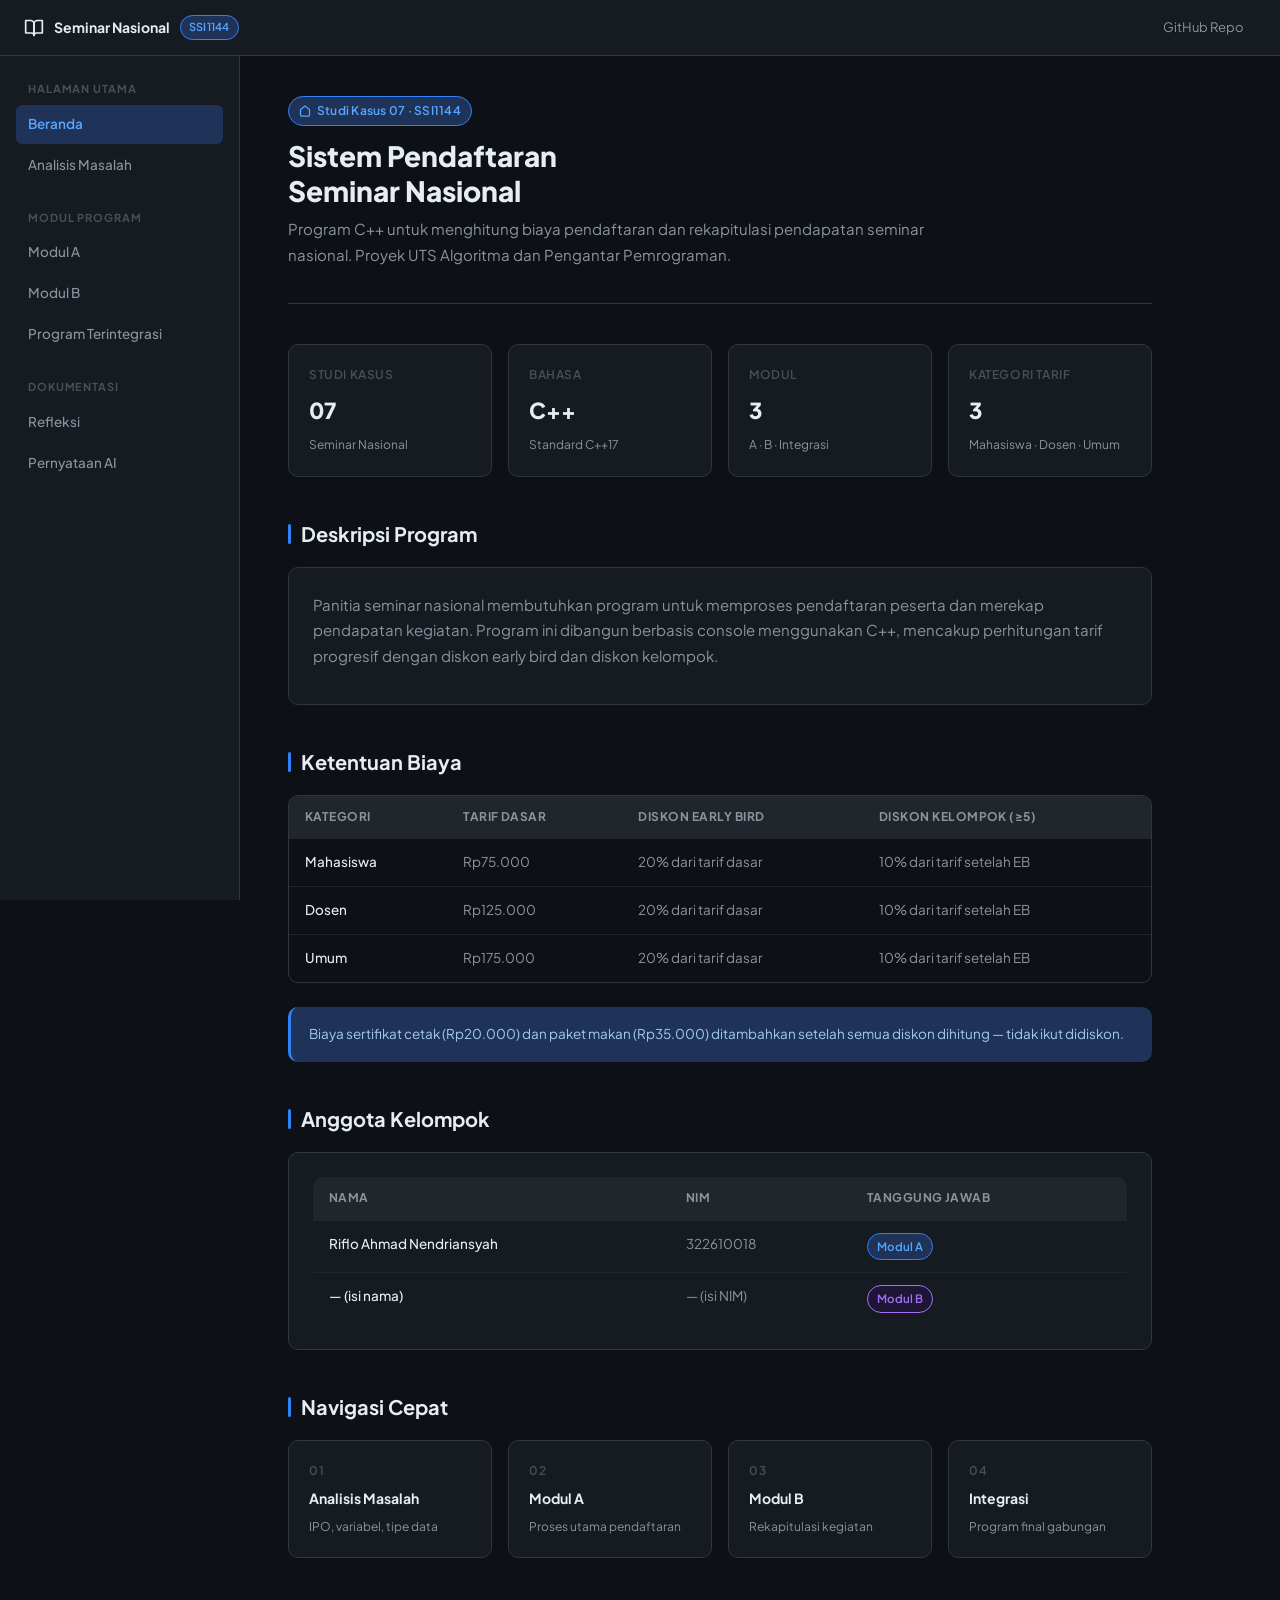
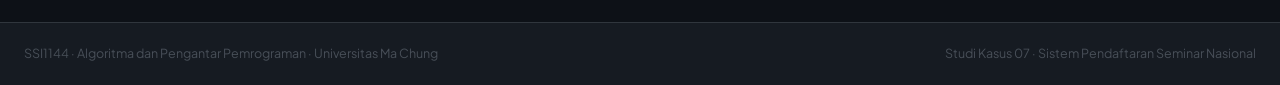
==== index.html @ 314b8a39 "feat(docs): inisialisasi struktur proyek dan layout halaman beranda web GitHub Pages" ====
<!DOCTYPE html>
<html lang="id">
<head>
  <meta charset="UTF-8">
  <meta name="viewport" content="width=device-width, initial-scale=1.0">
  <title>Sistem Pendaftaran Seminar Nasional | SSI1144</title>
  <meta name="description" content="Proyek UTS SSI1144 - Algoritma dan Pengantar Pemrograman. Sistem Pendaftaran Seminar Nasional berbasis C++. Program Studi Sistem Informasi, Universitas Ma Chung.">
  <link rel="stylesheet" href="assets/css/style.css">
</head>
<body>
<div class="shell">

  <!-- TOP BAR -->
  <header class="topbar">
    <a href="index.html" class="topbar-brand">
      <svg width="20" height="20" viewBox="0 0 24 24" fill="none" stroke="currentColor" stroke-width="2" stroke-linecap="round" stroke-linejoin="round"><path d="M2 3h6a4 4 0 0 1 4 4v14a3 3 0 0 0-3-3H2z"/><path d="M22 3h-6a4 4 0 0 0-4 4v14a3 3 0 0 1 3-3h7z"/></svg>
      Seminar Nasional
      <span class="topbar-badge">SSI1144</span>
    </a>
    <div class="topbar-right">
      <a href="https://github.com/" class="topbar-link" target="_blank" rel="noopener">GitHub Repo</a>
    </div>
    <button class="hamburger" id="hamburger" aria-label="Buka menu">&#9776;</button>
  </header>

  <!-- SIDEBAR -->
  <nav class="sidebar" id="sidebar">
    <div class="sidebar-section">
      <div class="sidebar-label">Halaman Utama</div>
      <ul class="sidebar-nav">
        <li><a href="index.html" class="active">Beranda</a></li>
        <li><a href="analisis.html">Analisis Masalah</a></li>
      </ul>
    </div>
    <div class="sidebar-section">
      <div class="sidebar-label">Modul Program</div>
      <ul class="sidebar-nav">
        <li><a href="modul-a.html">Modul A</a></li>
        <li><a href="modul-b.html">Modul B</a></li>
        <li><a href="integrasi.html">Program Terintegrasi</a></li>
      </ul>
    </div>
    <div class="sidebar-section">
      <div class="sidebar-label">Dokumentasi</div>
      <ul class="sidebar-nav">
        <li><a href="refleksi.html">Refleksi</a></li>
        <li><a href="pernyataan-ai.html">Pernyataan AI</a></li>
      </ul>
    </div>
  </nav>

  <!-- MAIN CONTENT -->
  <main>
    <div class="page-header">
      <div class="page-tag">
        <svg width="12" height="12" viewBox="0 0 24 24" fill="none" stroke="currentColor" stroke-width="2.5"><path d="m3 9 9-7 9 7v11a2 2 0 0 1-2 2H5a2 2 0 0 1-2-2z"/></svg>
        Studi Kasus 07 · SSI1144
      </div>
      <h1 class="page-title">Sistem Pendaftaran<br>Seminar Nasional</h1>
      <p class="page-desc">Program C++ untuk menghitung biaya pendaftaran dan rekapitulasi pendapatan seminar nasional. Proyek UTS Algoritma dan Pengantar Pemrograman.</p>
    </div>

    <!-- Stat cards -->
    <div class="card-grid">
      <div class="stat-card">
        <div class="stat-label">Studi Kasus</div>
        <div class="stat-value">07</div>
        <div class="stat-desc">Seminar Nasional</div>
      </div>
      <div class="stat-card">
        <div class="stat-label">Bahasa</div>
        <div class="stat-value">C++</div>
        <div class="stat-desc">Standard C++17</div>
      </div>
      <div class="stat-card">
        <div class="stat-label">Modul</div>
        <div class="stat-value">3</div>
        <div class="stat-desc">A · B · Integrasi</div>
      </div>
      <div class="stat-card">
        <div class="stat-label">Kategori Tarif</div>
        <div class="stat-value">3</div>
        <div class="stat-desc">Mahasiswa · Dosen · Umum</div>
      </div>
    </div>

    <h2>Deskripsi Program</h2>
    <div class="card">
      <p>Panitia seminar nasional membutuhkan program untuk memproses pendaftaran peserta dan merekap pendapatan kegiatan. Program ini dibangun berbasis console menggunakan C++, mencakup perhitungan tarif progresif dengan diskon early bird dan diskon kelompok.</p>
    </div>

    <h2>Ketentuan Biaya</h2>
    <div class="table-wrap">
      <table>
        <thead>
          <tr>
            <th>Kategori</th>
            <th>Tarif Dasar</th>
            <th>Diskon Early Bird</th>
            <th>Diskon Kelompok (&ge;5)</th>
          </tr>
        </thead>
        <tbody>
          <tr>
            <td>Mahasiswa</td>
            <td>Rp75.000</td>
            <td>20% dari tarif dasar</td>
            <td>10% dari tarif setelah EB</td>
          </tr>
          <tr>
            <td>Dosen</td>
            <td>Rp125.000</td>
            <td>20% dari tarif dasar</td>
            <td>10% dari tarif setelah EB</td>
          </tr>
          <tr>
            <td>Umum</td>
            <td>Rp175.000</td>
            <td>20% dari tarif dasar</td>
            <td>10% dari tarif setelah EB</td>
          </tr>
        </tbody>
      </table>
    </div>

    <div class="callout callout-info">
      <span>Biaya sertifikat cetak (Rp20.000) dan paket makan (Rp35.000) ditambahkan setelah semua diskon dihitung — tidak ikut didiskon.</span>
    </div>

    <h2>Anggota Kelompok</h2>
    <div class="card">
      <div class="table-wrap" style="margin:0; border:none;">
        <table>
          <thead>
            <tr><th>Nama</th><th>NIM</th><th>Tanggung Jawab</th></tr>
          </thead>
          <tbody>
            <tr>
              <td>Riflo Ahmad Nendriansyah</td>
              <td>322610018</td>
              <td><span class="badge badge-blue">Modul A</span></td>
            </tr>
            <tr>
              <td>— (isi nama)</td>
              <td>— (isi NIM)</td>
              <td><span class="badge badge-purple">Modul B</span></td>
            </tr>
          </tbody>
        </table>
      </div>
    </div>

    <h2>Navigasi Cepat</h2>
    <div class="card-grid">
      <a href="analisis.html" style="text-decoration:none;">
        <div class="stat-card" style="cursor:pointer; transition: border-color 0.15s;" onmouseover="this.style.borderColor='var(--accent)'" onmouseout="this.style.borderColor='var(--border)'">
          <div class="stat-label">01</div>
          <div style="font-weight:700; color:var(--text); font-size:14px;">Analisis Masalah</div>
          <div class="stat-desc">IPO, variabel, tipe data</div>
        </div>
      </a>
      <a href="modul-a.html" style="text-decoration:none;">
        <div class="stat-card" style="cursor:pointer; transition: border-color 0.15s;" onmouseover="this.style.borderColor='var(--accent)'" onmouseout="this.style.borderColor='var(--border)'">
          <div class="stat-label">02</div>
          <div style="font-weight:700; color:var(--text); font-size:14px;">Modul A</div>
          <div class="stat-desc">Proses utama pendaftaran</div>
        </div>
      </a>
      <a href="modul-b.html" style="text-decoration:none;">
        <div class="stat-card" style="cursor:pointer; transition: border-color 0.15s;" onmouseover="this.style.borderColor='var(--accent)'" onmouseout="this.style.borderColor='var(--border)'">
          <div class="stat-label">03</div>
          <div style="font-weight:700; color:var(--text); font-size:14px;">Modul B</div>
          <div class="stat-desc">Rekapitulasi kegiatan</div>
        </div>
      </a>
      <a href="integrasi.html" style="text-decoration:none;">
        <div class="stat-card" style="cursor:pointer; transition: border-color 0.15s;" onmouseover="this.style.borderColor='var(--accent)'" onmouseout="this.style.borderColor='var(--border)'">
          <div class="stat-label">04</div>
          <div style="font-weight:700; color:var(--text); font-size:14px;">Integrasi</div>
          <div class="stat-desc">Program final gabungan</div>
        </div>
      </a>
    </div>
  </main>

  <!-- FOOTER -->
  <footer>
    <span>SSI1144 · Algoritma dan Pengantar Pemrograman · Universitas Ma Chung</span>
    <span>Studi Kasus 07 · Sistem Pendaftaran Seminar Nasional</span>
  </footer>

</div>

<script>
  const hamburger = document.getElementById('hamburger');
  const sidebar   = document.getElementById('sidebar');
  hamburger.addEventListener('click', () => sidebar.classList.toggle('open'));
  document.addEventListener('click', e => {
    if (!sidebar.contains(e.target) && !hamburger.contains(e.target)) {
      sidebar.classList.remove('open');
    }
  });
</script>
</body>
</html>
---- assets/css/style.css ----
/* ============================================================
   SISTEM PENDAFTARAN SEMINAR NASIONAL
   SSI1144 | Studi Kasus 07 | Universitas Ma Chung
   style.css — desain sistem global
   ============================================================ */

@import url('https://fonts.googleapis.com/css2?family=Plus+Jakarta+Sans:wght@400;500;600;700;800&family=JetBrains+Mono:wght@400;500&display=swap');

/* ---- Token warna ---- */
:root {
  --bg:          #0d1117;
  --bg-card:     #161b22;
  --bg-code:     #0d1117;
  --border:      #30363d;
  --border-sub:  #21262d;
  --text:        #e6edf3;
  --text-sub:    #8b949e;
  --text-muted:  #484f58;
  --accent:      #2f81f7;
  --accent-hover:#58a6ff;
  --accent-dim:  #1f3358;
  --green:       #3fb950;
  --green-dim:   #1a3228;
  --yellow:      #d29922;
  --yellow-dim:  #2d2215;
  --red:         #f85149;
  --red-dim:     #2d1215;
  --purple:      #a371f7;
  --radius-sm:   6px;
  --radius:      10px;
  --radius-lg:   16px;
}

/* ---- Reset & base ---- */
*, *::before, *::after { box-sizing: border-box; margin: 0; padding: 0; }

html { scroll-behavior: smooth; }

body {
  font-family: 'Plus Jakarta Sans', system-ui, sans-serif;
  font-size: 15px;
  line-height: 1.7;
  background: var(--bg);
  color: var(--text);
  min-height: 100vh;
}

a { color: var(--accent-hover); text-decoration: none; }
a:hover { text-decoration: underline; }

img { max-width: 100%; height: auto; display: block; border-radius: var(--radius); }

/* ---- Layout shell ---- */
.shell {
  display: grid;
  grid-template-columns: 240px 1fr;
  grid-template-rows: auto 1fr auto;
  grid-template-areas:
    "topbar topbar"
    "sidebar main"
    "footer footer";
  min-height: 100vh;
}

/* ---- Top bar ---- */
.topbar {
  grid-area: topbar;
  background: var(--bg-card);
  border-bottom: 1px solid var(--border);
  padding: 0 24px;
  height: 56px;
  display: flex;
  align-items: center;
  justify-content: space-between;
  position: sticky;
  top: 0;
  z-index: 100;
}

.topbar-brand {
  display: flex;
  align-items: center;
  gap: 10px;
  font-weight: 700;
  font-size: 14px;
  color: var(--text);
  text-decoration: none;
}

.topbar-brand:hover { text-decoration: none; }

.topbar-badge {
  background: var(--accent-dim);
  color: var(--accent-hover);
  font-size: 11px;
  font-weight: 600;
  padding: 2px 8px;
  border-radius: 20px;
  border: 1px solid var(--accent);
  letter-spacing: 0.02em;
}

.topbar-right {
  display: flex;
  align-items: center;
  gap: 12px;
}

.topbar-link {
  font-size: 13px;
  color: var(--text-sub);
  padding: 6px 12px;
  border-radius: var(--radius-sm);
  transition: background 0.15s, color 0.15s;
}

.topbar-link:hover {
  background: var(--border-sub);
  color: var(--text);
  text-decoration: none;
}

/* ---- Sidebar ---- */
.sidebar {
  grid-area: sidebar;
  background: var(--bg-card);
  border-right: 1px solid var(--border);
  padding: 24px 0;
  position: sticky;
  top: 56px;
  height: calc(100vh - 56px);
  overflow-y: auto;
}

.sidebar-section {
  padding: 0 16px;
  margin-bottom: 24px;
}

.sidebar-label {
  font-size: 11px;
  font-weight: 700;
  letter-spacing: 0.08em;
  text-transform: uppercase;
  color: var(--text-muted);
  padding: 0 12px;
  margin-bottom: 6px;
}

.sidebar-nav {
  list-style: none;
  display: flex;
  flex-direction: column;
  gap: 2px;
}

.sidebar-nav a {
  display: flex;
  align-items: center;
  gap: 8px;
  padding: 8px 12px;
  border-radius: var(--radius-sm);
  font-size: 13.5px;
  font-weight: 500;
  color: var(--text-sub);
  transition: background 0.15s, color 0.15s;
  text-decoration: none;
}

.sidebar-nav a:hover {
  background: var(--border-sub);
  color: var(--text);
}

.sidebar-nav a.active {
  background: var(--accent-dim);
  color: var(--accent-hover);
  font-weight: 600;
}

.sidebar-nav .icon {
  width: 16px;
  height: 16px;
  opacity: 0.7;
  flex-shrink: 0;
}

.sidebar-nav a.active .icon { opacity: 1; }

/* ---- Main content ---- */
main {
  grid-area: main;
  padding: 40px 48px;
  max-width: 960px;
}

/* ---- Footer ---- */
footer {
  grid-area: footer;
  background: var(--bg-card);
  border-top: 1px solid var(--border);
  padding: 20px 24px;
  font-size: 12.5px;
  color: var(--text-muted);
  display: flex;
  justify-content: space-between;
  align-items: center;
}

/* ---- Section & typography ---- */
.page-header {
  margin-bottom: 40px;
  padding-bottom: 24px;
  border-bottom: 1px solid var(--border);
}

.page-tag {
  display: inline-flex;
  align-items: center;
  gap: 6px;
  font-size: 12px;
  font-weight: 600;
  color: var(--accent-hover);
  background: var(--accent-dim);
  padding: 4px 10px;
  border-radius: 20px;
  border: 1px solid var(--accent);
  margin-bottom: 12px;
  letter-spacing: 0.02em;
}

.page-title {
  font-size: 28px;
  font-weight: 800;
  line-height: 1.25;
  color: var(--text);
  margin-bottom: 8px;
}

.page-desc {
  font-size: 15px;
  color: var(--text-sub);
  max-width: 640px;
}

h2 {
  font-size: 20px;
  font-weight: 700;
  color: var(--text);
  margin: 40px 0 16px;
  display: flex;
  align-items: center;
  gap: 10px;
}

h2::before {
  content: '';
  display: inline-block;
  width: 3px;
  height: 20px;
  background: var(--accent);
  border-radius: 2px;
  flex-shrink: 0;
}

h3 {
  font-size: 15px;
  font-weight: 700;
  color: var(--text);
  margin: 24px 0 10px;
}

p { margin-bottom: 12px; color: var(--text-sub); }

/* ---- Cards ---- */
.card {
  background: var(--bg-card);
  border: 1px solid var(--border);
  border-radius: var(--radius);
  padding: 24px;
  margin-bottom: 20px;
}

.card-grid {
  display: grid;
  grid-template-columns: repeat(auto-fill, minmax(200px, 1fr));
  gap: 16px;
  margin-bottom: 24px;
}

.stat-card {
  background: var(--bg-card);
  border: 1px solid var(--border);
  border-radius: var(--radius);
  padding: 20px;
  display: flex;
  flex-direction: column;
  gap: 6px;
}

.stat-label {
  font-size: 12px;
  font-weight: 600;
  color: var(--text-muted);
  letter-spacing: 0.05em;
  text-transform: uppercase;
}

.stat-value {
  font-size: 22px;
  font-weight: 800;
  color: var(--text);
}

.stat-desc {
  font-size: 12px;
  color: var(--text-sub);
}

/* ---- Badges / Tags ---- */
.badge {
  display: inline-flex;
  align-items: center;
  gap: 4px;
  font-size: 11.5px;
  font-weight: 600;
  padding: 3px 9px;
  border-radius: 20px;
}

.badge-green  { background: var(--green-dim);  color: var(--green);  border: 1px solid var(--green); }
.badge-blue   { background: var(--accent-dim);  color: var(--accent-hover); border: 1px solid var(--accent); }
.badge-yellow { background: var(--yellow-dim); color: var(--yellow); border: 1px solid var(--yellow); }
.badge-red    { background: var(--red-dim);    color: var(--red);    border: 1px solid var(--red); }
.badge-purple { background: #1f1635;           color: var(--purple); border: 1px solid var(--purple); }

/* ---- Tables ---- */
.table-wrap { overflow-x: auto; margin-bottom: 24px; border-radius: var(--radius); border: 1px solid var(--border); }

table { width: 100%; border-collapse: collapse; font-size: 13.5px; }

thead tr { background: var(--border-sub); }

th {
  padding: 11px 16px;
  text-align: left;
  font-size: 12px;
  font-weight: 700;
  color: var(--text-sub);
  letter-spacing: 0.04em;
  text-transform: uppercase;
  white-space: nowrap;
}

td {
  padding: 12px 16px;
  color: var(--text-sub);
  border-top: 1px solid var(--border-sub);
  vertical-align: top;
}

td:first-child { color: var(--text); font-weight: 500; }

tr:hover td { background: var(--border-sub); }

/* ---- Code blocks ---- */
.code-block {
  background: var(--bg-code);
  border: 1px solid var(--border);
  border-radius: var(--radius);
  overflow: hidden;
  margin-bottom: 24px;
}

.code-header {
  display: flex;
  align-items: center;
  justify-content: space-between;
  padding: 10px 16px;
  background: var(--border-sub);
  border-bottom: 1px solid var(--border);
}

.code-lang {
  font-size: 12px;
  font-weight: 600;
  color: var(--text-sub);
  font-family: 'JetBrains Mono', monospace;
}

.code-filename {
  font-size: 12px;
  color: var(--text-muted);
  font-family: 'JetBrains Mono', monospace;
}

.code-copy-btn {
  background: transparent;
  border: 1px solid var(--border);
  color: var(--text-sub);
  font-size: 11.5px;
  padding: 3px 10px;
  border-radius: var(--radius-sm);
  cursor: pointer;
  transition: background 0.15s, color 0.15s;
  font-family: 'Plus Jakarta Sans', sans-serif;
}

.code-copy-btn:hover { background: var(--border); color: var(--text); }

pre {
  padding: 20px;
  overflow-x: auto;
  font-family: 'JetBrains Mono', monospace;
  font-size: 13px;
  line-height: 1.65;
  color: var(--text);
}

code {
  font-family: 'JetBrains Mono', monospace;
  font-size: 13px;
  background: var(--border-sub);
  padding: 2px 6px;
  border-radius: 4px;
  color: var(--accent-hover);
}

pre code {
  background: none;
  padding: 0;
  color: inherit;
  font-size: inherit;
}

/* Syntax highlight sederhana */
.kw  { color: #ff7b72; }   /* keyword */
.ty  { color: #ffa657; }   /* type */
.cm  { color: #8b949e; font-style: italic; } /* comment */
.st  { color: #a5d6ff; }   /* string */
.nu  { color: #79c0ff; }   /* number */
.fn  { color: #d2a8ff; }   /* function */
.op  { color: #ff7b72; }   /* operator */
.pp  { color: #ffa657; }   /* preprocessor */
.nc  { color: #3fb950; }   /* namespace/const */

/* ---- Callout boxes ---- */
.callout {
  display: flex;
  gap: 12px;
  padding: 16px 18px;
  border-radius: var(--radius);
  border-left: 3px solid;
  margin-bottom: 20px;
  font-size: 13.5px;
}

.callout-info  { background: var(--accent-dim);  border-color: var(--accent);  color: #a5c8f0; }
.callout-warn  { background: var(--yellow-dim);  border-color: var(--yellow);  color: #d9b865; }
.callout-ok    { background: var(--green-dim);   border-color: var(--green);   color: #7dd8a5; }
.callout-icon  { font-size: 16px; flex-shrink: 0; line-height: 1.6; }

/* ---- Steps (algoritma deskriptif) ---- */
.steps { list-style: none; counter-reset: step; margin-bottom: 24px; }

.steps li {
  counter-increment: step;
  padding: 14px 16px 14px 56px;
  position: relative;
  border-left: 1px solid var(--border-sub);
  margin-left: 20px;
  margin-bottom: 4px;
  font-size: 14px;
  color: var(--text-sub);
}

.steps li::before {
  content: counter(step);
  position: absolute;
  left: -20px;
  top: 12px;
  width: 34px;
  height: 34px;
  background: var(--accent-dim);
  border: 1px solid var(--accent);
  border-radius: 50%;
  display: flex;
  align-items: center;
  justify-content: center;
  font-size: 12px;
  font-weight: 700;
  color: var(--accent-hover);
}

.steps li:last-child { border-color: transparent; }

/* ---- Flowchart placeholder ---- */
.flowchart-wrap {
  border: 2px dashed var(--border);
  border-radius: var(--radius-lg);
  padding: 40px 24px;
  text-align: center;
  background: var(--bg-code);
  color: var(--text-muted);
  font-size: 13px;
  margin-bottom: 24px;
}

.flowchart-wrap img {
  margin: 0 auto;
  border-radius: var(--radius);
  border: 1px solid var(--border);
}

/* ---- Screenshot wrap ---- */
.screenshot-wrap {
  border: 1px solid var(--border);
  border-radius: var(--radius-lg);
  overflow: hidden;
  margin-bottom: 24px;
}

.screenshot-bar {
  background: var(--border-sub);
  padding: 8px 16px;
  font-size: 12px;
  color: var(--text-muted);
  font-family: 'JetBrains Mono', monospace;
  display: flex;
  align-items: center;
  gap: 8px;
  border-bottom: 1px solid var(--border);
}

.screenshot-dots { display: flex; gap: 6px; }
.dot { width: 10px; height: 10px; border-radius: 50%; }
.dot-r { background: #f85149; }
.dot-y { background: #d29922; }
.dot-g { background: #3fb950; }

.screenshot-body {
  background: #0d1117;
  padding: 20px;
  font-family: 'JetBrains Mono', monospace;
  font-size: 12.5px;
  line-height: 1.7;
  color: #c9d1d9;
  white-space: pre;
  overflow-x: auto;
}

/* ---- Screenshot Gallery & Cards ---- */
.screenshot-grid {
  display: grid;
  grid-template-columns: repeat(auto-fill, minmax(280px, 1fr));
  gap: 18px;
  margin-bottom: 28px;
}

.screenshot-card {
  background: var(--bg-card);
  border: 1px solid var(--border);
  border-radius: var(--radius);
  overflow: hidden;
  display: flex;
  flex-direction: column;
  transition: transform 0.2s ease, border-color 0.2s ease, box-shadow 0.2s ease;
  cursor: pointer;
}

.screenshot-card:hover {
  transform: translateY(-3px);
  border-color: var(--accent);
  box-shadow: 0 8px 24px rgba(0,0,0,0.35);
}

.screenshot-card-img-wrap {
  background: #000;
  display: flex;
  align-items: center;
  justify-content: center;
  padding: 10px;
  border-bottom: 1px solid var(--border-sub);
  min-height: 180px;
}

.screenshot-card-img-wrap img {
  max-height: 220px;
  width: auto;
  object-fit: contain;
  border-radius: 4px;
}

.screenshot-card-info {
  padding: 12px 14px;
  display: flex;
  flex-direction: column;
  gap: 4px;
}

.screenshot-card-title {
  font-size: 13.5px;
  font-weight: 700;
  color: var(--text);
}

.screenshot-card-desc {
  font-size: 12px;
  color: var(--text-sub);
  line-height: 1.5;
}

/* Lightbox Modal */
.lightbox-modal {
  display: none;
  position: fixed;
  z-index: 999;
  left: 0;
  top: 0;
  width: 100%;
  height: 100%;
  background-color: rgba(5, 8, 15, 0.88);
  backdrop-filter: blur(5px);
  align-items: center;
  justify-content: center;
  padding: 24px;
}

.lightbox-modal.active {
  display: flex;
}

.lightbox-content {
  max-width: 90vw;
  max-height: 90vh;
  border-radius: 8px;
  box-shadow: 0 10px 40px rgba(0,0,0,0.7);
  border: 1px solid var(--border);
  background: #000;
}

.lightbox-close {
  position: absolute;
  top: 20px;
  right: 28px;
  color: #fff;
  font-size: 32px;
  font-weight: bold;
  cursor: pointer;
  transition: color 0.15s;
}

.lightbox-close:hover {
  color: var(--accent-hover);
}

/* ---- Test table result badges ---- */
td .badge { margin: 0; }

/* ---- Hamburger (mobile) ---- */
.hamburger {
  display: none;
  background: none;
  border: 1px solid var(--border);
  border-radius: var(--radius-sm);
  padding: 6px 10px;
  color: var(--text-sub);
  cursor: pointer;
  font-size: 16px;
  line-height: 1;
}

/* ---- Responsive ---- */
@media (max-width: 900px) {
  .shell {
    grid-template-columns: 1fr;
    grid-template-areas:
      "topbar"
      "main"
      "footer";
  }

  .sidebar {
    display: none;
    position: fixed;
    top: 56px;
    left: 0;
    width: 260px;
    height: calc(100vh - 56px);
    z-index: 200;
    box-shadow: 4px 0 24px rgba(0,0,0,0.5);
  }

  .sidebar.open { display: block; }

  .hamburger { display: block; }

  main { padding: 28px 20px; max-width: 100%; }

  .card-grid { grid-template-columns: 1fr 1fr; }

  footer { flex-direction: column; gap: 8px; text-align: center; }
}

@media (max-width: 480px) {
  .card-grid { grid-template-columns: 1fr; }
  .page-title { font-size: 22px; }
  h2 { font-size: 17px; }
  .topbar-right { display: none; }
}
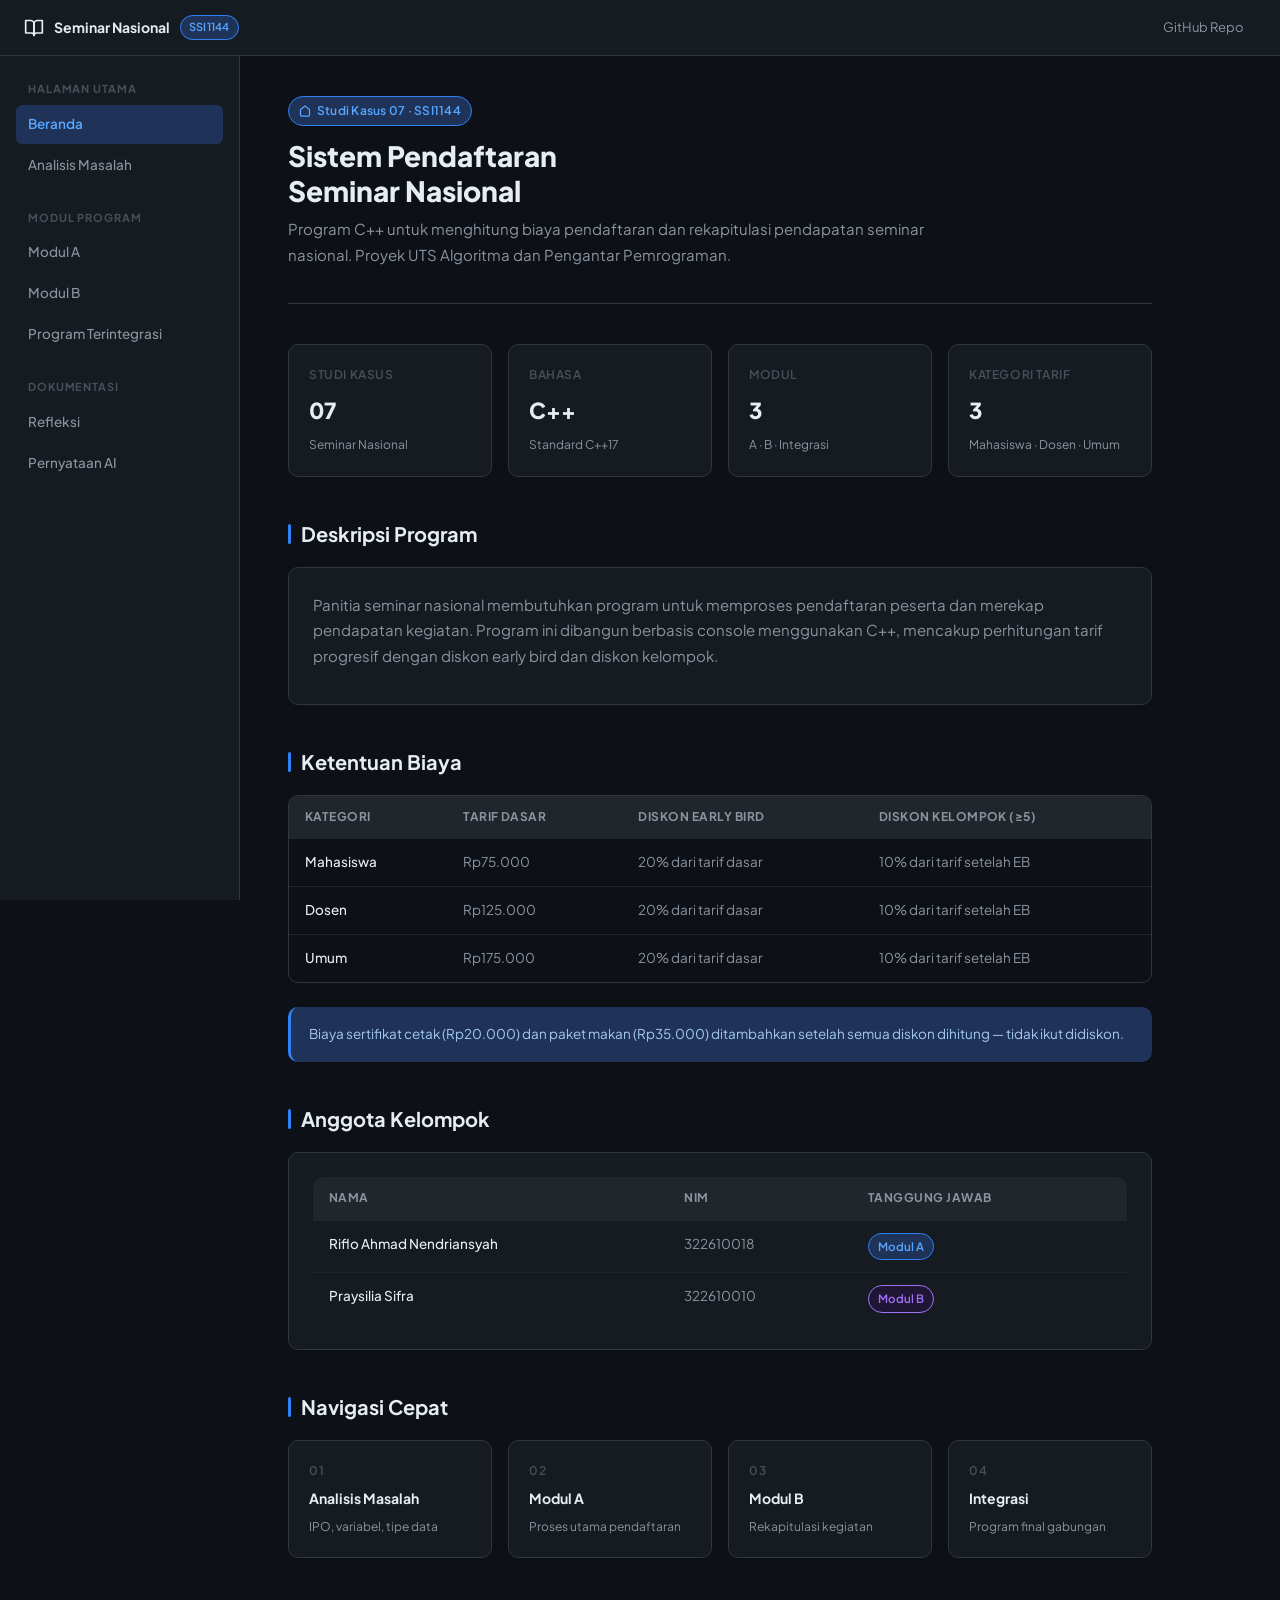
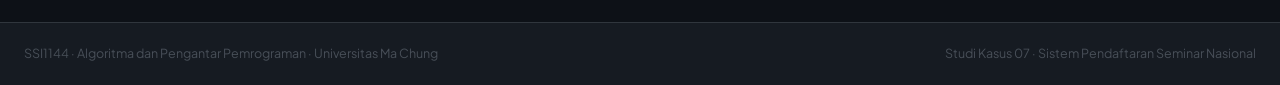
==== commit b91324c1: "docs(pages): integrasi dokumentasi Modul B ke GitHub Pages dan pembaruan profil anggota" ====
--- a/index.html
+++ b/index.html
@@ -141,8 +141,8 @@
               <td><span class="badge badge-blue">Modul A</span></td>
             </tr>
             <tr>
-              <td>— (isi nama)</td>
-              <td>— (isi NIM)</td>
+              <td>Praysilia Sifra</td>
+              <td>322610010</td>
               <td><span class="badge badge-purple">Modul B</span></td>
             </tr>
           </tbody>
